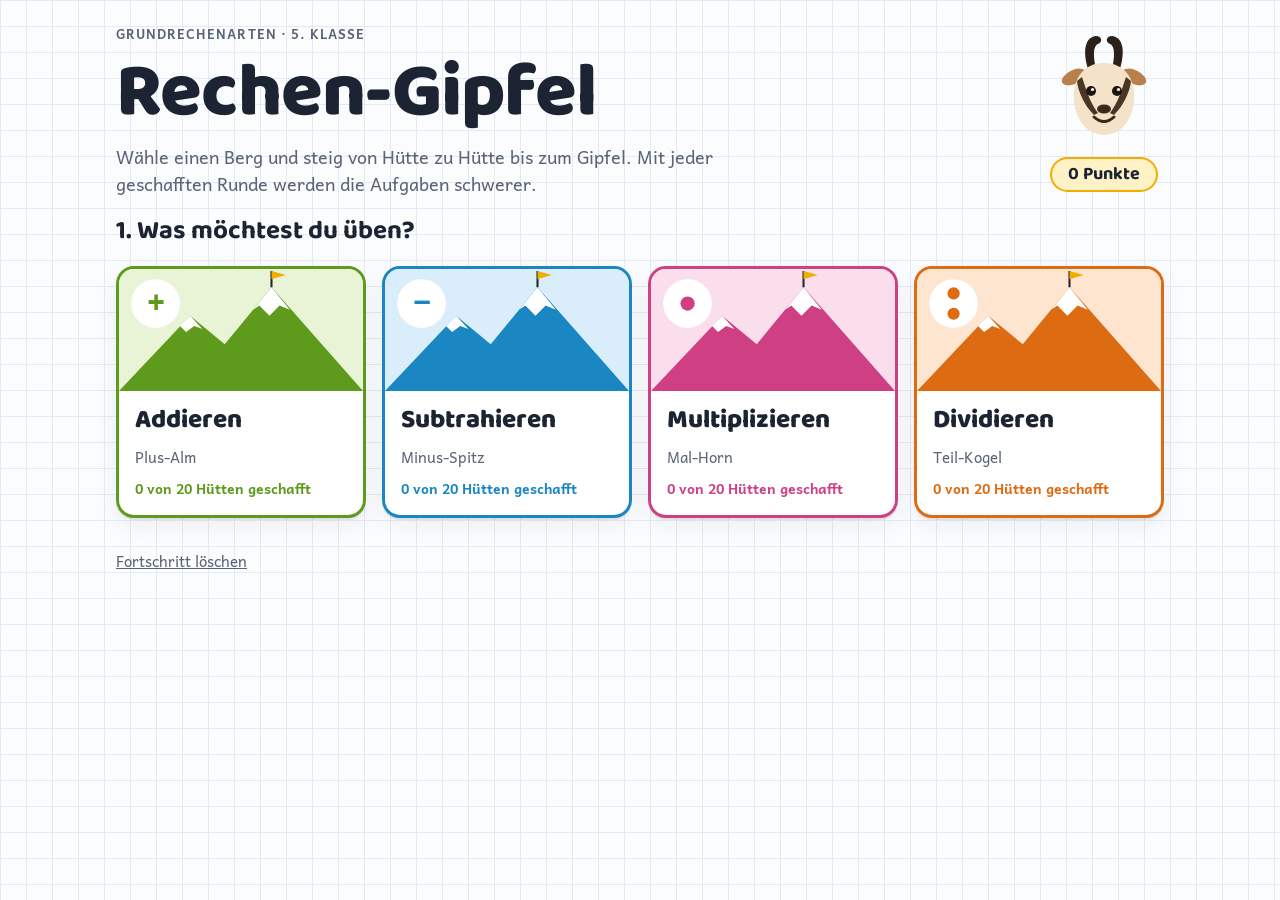
==== index.html @ dc91d682 "Lernwelt Rechen-Gipfel: Grundrechenarten Klasse 5 Halbschriftlich und schriftlich addieren, subtrahi" ====
<!doctype html>
<html lang="de">
<head>
<meta charset="utf-8">
<meta name="viewport" content="width=device-width, initial-scale=1, viewport-fit=cover">
<title>Rechen-Gipfel</title>
<meta name="description" content="Digitale Lernwelt Grundrechenarten für die 5. Klasse der Mittelschule in Bayern: halbschriftlich und schriftlich addieren, subtrahieren, multiplizieren und dividieren.">
<link rel="preconnect" href="https://fonts.googleapis.com">
<link rel="preconnect" href="https://fonts.gstatic.com" crossorigin>
<link rel="stylesheet" href="https://fonts.googleapis.com/css2?family=Andika:wght@400;700&family=Baloo+2:wght@600;700;800&display=swap">
<link rel="stylesheet" href="css/style.css">
</head>
<body>
<div class="app">

  <!-- Startseite: Rechenart wählen -->
  <section id="screen-home" class="screen" aria-labelledby="home-title">
    <header class="hero">
      <div class="hero-text">
        <p class="eyebrow">Grundrechenarten · 5. Klasse</p>
        <h1 id="home-title">Rechen-Gipfel</h1>
        <p class="lead">Wähle einen Berg und steig von Hütte zu Hütte bis zum Gipfel. Mit jeder geschafften Runde werden die Aufgaben schwerer.</p>
      </div>
      <div class="hero-side">
        <div class="mascot" id="home-mascot" aria-hidden="true"></div>
        <div class="score-pill" id="home-points" aria-live="polite">0 Punkte</div>
      </div>
    </header>
    <h2 class="pick-title">1. Was möchtest du üben?</h2>
    <div class="op-grid" id="op-grid"></div>
    <footer class="home-foot">
      <button type="button" class="link-btn" id="reset-btn">Fortschritt löschen</button>
      <div id="reset-confirm" class="reset-confirm" hidden>
        <span>Wirklich alle Hütten und Punkte löschen?</span>
        <button type="button" class="btn small danger" id="reset-yes">Ja, löschen</button>
        <button type="button" class="btn small ghost" id="reset-no">Abbrechen</button>
      </div>
    </footer>
  </section>

  <!-- Verfahren wählen -->
  <section id="screen-mode" class="screen" hidden aria-labelledby="mode-title">
    <nav class="crumbs"><button type="button" class="back-btn" data-go="home">← Zurück</button><span id="mode-crumb"></span></nav>
    <h2 class="pick-title" id="mode-title">2. Wie möchtest du rechnen?</h2>
    <div class="choice-grid" id="mode-grid"></div>
  </section>

  <!-- Stufe wählen -->
  <section id="screen-stufe" class="screen" hidden aria-labelledby="stufe-title">
    <nav class="crumbs"><button type="button" class="back-btn" data-go="mode">← Zurück</button><span id="stufe-crumb"></span></nav>
    <h2 class="pick-title" id="stufe-title">3. Welche Stufe?</h2>
    <div class="choice-grid" id="stufe-grid"></div>
  </section>

  <!-- Üben -->
  <section id="screen-play" class="screen" hidden aria-labelledby="play-title">
    <div class="play-bar">
      <button type="button" class="back-btn" id="play-back">← Stufen</button>
      <div class="play-info">
        <span class="badge" id="play-path"></span>
        <span class="badge soft" id="play-level"></span>
      </div>
      <div class="play-score" id="play-points" aria-live="polite"></div>
    </div>
    <div class="dots" id="play-dots" aria-label="Fortschritt in dieser Runde"></div>

    <div class="play-main">
      <div class="task-card">
        <p class="task-kicker" id="play-kicker"></p>
        <h2 class="task-title" id="play-title"></h2>
        <div id="sach-box" class="sach" hidden></div>
        <div id="work" class="work"></div>
        <div id="answer-box" class="answer-box" hidden></div>
      </div>

      <aside class="side">
        <div class="coach">
          <div class="mascot small" id="play-mascot" aria-hidden="true"></div>
          <div class="bubble" id="bubble" aria-live="polite"></div>
        </div>
        <div class="pad" id="pad" aria-label="Zahlenfeld"></div>
        <div class="actions">
          <button type="button" class="btn ghost" id="hint-btn">Tipp</button>
          <button type="button" class="btn primary" id="check-btn">Prüfen</button>
        </div>
      </aside>
    </div>
  </section>

  <!-- Rundenende -->
  <section id="screen-done" class="screen" hidden aria-labelledby="done-title">
    <div class="done-card">
      <div class="mascot big" id="done-mascot" aria-hidden="true"></div>
      <h2 id="done-title"></h2>
      <div class="done-stars" id="done-stars"></div>
      <p id="done-text" class="lead"></p>
      <div class="done-trail" id="done-trail"></div>
      <div class="done-actions">
        <button type="button" class="btn primary" id="again-btn">Nächste Runde</button>
        <button type="button" class="btn ghost" id="to-stufe-btn">Andere Stufe</button>
        <button type="button" class="btn ghost" id="to-home-btn">Andere Rechenart</button>
      </div>
    </div>
  </section>

</div>
<canvas id="confetti" aria-hidden="true"></canvas>
<noscript><p class="noscript">Bitte JavaScript einschalten, damit die Lernwelt funktioniert.</p></noscript>
<script src="js/util.js"></script>
<script src="js/generators.js"></script>
<script src="js/specs.js"></script>
<script src="js/widgets.js"></script>
<script src="js/app.js"></script>
</body>
</html>
---- css/style.css ----
/* Rechen-Gipfel
   Layout: eine Spalte auf Karopapier; beim Üben links die Aufgabe, rechts Gamsi, Zahlenfeld und Knöpfe.
   Farben der vier Berge wie auf den Merkplakaten: Plus grün, Minus blau, Mal pink, Geteilt orange. */
:root {
  --paper: #fbfcfe;
  --grid: #e3eaf3;
  --card: #ffffff;
  --fg: #1c2433;
  --muted: #5a6476;
  --line: #c7d1de;
  --ink: #1d4fa8;            /* Füller-Blau für eigene Eingaben */
  --red: #c42a40;            /* Korrekturrot */
  --red-soft: #fde4e8;
  --ok: #24794f;
  --ok-soft: #dcf2e5;
  --sun: #f2ad00;
  --sun-soft: #fff2c7;
  --snow: #ffffff;
  --add: #5e9a1c;  --add-soft: #e9f4d6;
  --sub: #1a86c2;  --sub-soft: #d9eefa;
  --mul: #cf3f84;  --mul-soft: #fbdeec;
  --div: #dd6b12;  --div-soft: #fde5d0;
  --accent: var(--add);
  --accent-soft: var(--add-soft);
  --shadow: 0 2px 0 rgba(28, 36, 51, .08), 0 8px 24px rgba(28, 36, 51, .06);
  --font-display: 'Baloo 2', 'Andika', 'Trebuchet MS', system-ui, sans-serif;
  --font-body: 'Andika', 'Segoe UI', system-ui, sans-serif;
  --cell: clamp(36px, 9vw, 54px);
  --radius: 18px;
}
@media (prefers-color-scheme: dark) {
  :root:not([data-theme="light"]) {
    --paper: #131a27; --grid: #1c2638; --card: #1a2333; --fg: #e9edf4; --muted: #a4aec0; --line: #34425a;
    --ink: #8fb4ff; --red: #ff7d8f; --red-soft: #43202a; --ok: #59d08f; --ok-soft: #173a29; --sun: #ffc93d; --sun-soft: #3f3313; --snow: #dce5f2;
    --add: #8ccf45; --add-soft: #253517; --sub: #4fb6ee; --sub-soft: #15304a; --mul: #f070ad; --mul-soft: #3d1a2c; --div: #ff9a4d; --div-soft: #3f2614;
    --shadow: 0 2px 0 rgba(0, 0, 0, .3), 0 8px 24px rgba(0, 0, 0, .25);
    color-scheme: dark;
  }
}
:root[data-theme="dark"] {
  --paper: #131a27; --grid: #1c2638; --card: #1a2333; --fg: #e9edf4; --muted: #a4aec0; --line: #34425a;
  --ink: #8fb4ff; --red: #ff7d8f; --red-soft: #43202a; --ok: #59d08f; --ok-soft: #173a29; --sun: #ffc93d; --sun-soft: #3f3313; --snow: #dce5f2;
  --add: #8ccf45; --add-soft: #253517; --sub: #4fb6ee; --sub-soft: #15304a; --mul: #f070ad; --mul-soft: #3d1a2c; --div: #ff9a4d; --div-soft: #3f2614;
  --shadow: 0 2px 0 rgba(0, 0, 0, .3), 0 8px 24px rgba(0, 0, 0, .25);
  color-scheme: dark;
}
[data-op="add"] { --accent: var(--add); --accent-soft: var(--add-soft); }
[data-op="sub"] { --accent: var(--sub); --accent-soft: var(--sub-soft); }
[data-op="mul"] { --accent: var(--mul); --accent-soft: var(--mul-soft); }
[data-op="div"] { --accent: var(--div); --accent-soft: var(--div-soft); }

* { box-sizing: border-box; }
html, body { margin: 0; }
body {
  font-family: var(--font-body);
  font-size: 17px;
  line-height: 1.5;
  color: var(--fg);
  background-color: var(--paper);
  background-image:
    linear-gradient(var(--grid) 1px, transparent 1px),
    linear-gradient(90deg, var(--grid) 1px, transparent 1px);
  background-size: 26px 26px;
  min-height: 100vh;
}
[hidden] { display: none !important; }
button { font: inherit; color: inherit; }
:focus-visible { outline: 3px solid var(--sun); outline-offset: 2px; }

.app {
  max-width: 1080px;
  margin: 0 auto;
  padding-block: 24px 48px;
  padding-left: max(16px, env(safe-area-inset-left, 0px));
  padding-right: max(16px, env(safe-area-inset-right, 0px));
}
.screen { display: flex; flex-direction: column; gap: 20px; animation: rise .35s ease both; }
@keyframes rise { from { transform: translateY(8px); opacity: .4; } to { transform: none; opacity: 1; } }

h1, h2, h3 { font-family: var(--font-display); line-height: 1.1; margin: 0; text-wrap: balance; }
h1 { font-size: clamp(44px, 8vw, 76px); font-weight: 800; letter-spacing: -.01em; }
.eyebrow { margin: 0; font-weight: 700; color: var(--muted); text-transform: uppercase; letter-spacing: .08em; font-size: 13px; }
.lead { margin: 0; font-size: 18px; color: var(--muted); max-width: 58ch; }
.pick-title { font-size: 26px; font-weight: 700; }

/* ---------- Start ---------- */
.hero { display: flex; gap: 24px; align-items: center; justify-content: space-between; flex-wrap: wrap; }
.hero-text { display: flex; flex-direction: column; gap: 8px; min-width: 0; flex: 1 1 380px; }
.hero-side { display: flex; flex-direction: column; align-items: center; gap: 8px; }
.score-pill { font-family: var(--font-display); font-weight: 700; font-size: 18px; background: var(--sun-soft); color: var(--fg); border: 2px solid var(--sun); border-radius: 999px; padding: 2px 16px; font-variant-numeric: tabular-nums; }

.op-grid { display: grid; grid-template-columns: repeat(4, minmax(0, 1fr)); gap: 16px; }
@media (max-width: 860px) { .op-grid { grid-template-columns: repeat(2, minmax(0, 1fr)); } }
@media (max-width: 420px) { .op-grid { grid-template-columns: minmax(0, 1fr); } }
.op-card {
  display: flex; flex-direction: column; gap: 6px; text-align: left;
  background: var(--card); border: 3px solid var(--accent); border-radius: var(--radius);
  padding: 0 0 16px; cursor: pointer; overflow: hidden; box-shadow: var(--shadow);
  transition: transform .15s ease;
}
.op-card:hover { transform: translateY(-3px); }
.op-card svg { display: block; width: 100%; height: auto; max-height: 130px; background: var(--accent-soft); }
@media (max-width: 420px) { .op-card svg { height: 110px; } }
.op-card .op-name { font-family: var(--font-display); font-weight: 800; font-size: 26px; padding: 4px 16px 0; color: var(--fg); }
.op-card .op-sub { padding: 0 16px; color: var(--muted); font-size: 15px; }
.op-card .op-progress { padding: 4px 16px 0; font-size: 14px; font-weight: 700; color: var(--accent); }

.home-foot { display: flex; gap: 12px; align-items: center; flex-wrap: wrap; padding-top: 8px; }
.link-btn { background: none; border: 0; padding: 4px 0; color: var(--muted); text-decoration: underline; cursor: pointer; font-size: 15px; }
.reset-confirm { display: flex; gap: 8px; align-items: center; flex-wrap: wrap; font-size: 15px; }

/* ---------- Auswahl Verfahren / Stufe ---------- */
.crumbs { display: flex; gap: 12px; align-items: center; flex-wrap: wrap; color: var(--muted); font-weight: 700; }
.back-btn { background: var(--card); border: 2px solid var(--line); border-radius: 999px; padding: 6px 14px; cursor: pointer; font-weight: 700; }
.back-btn:hover { border-color: var(--accent); }
.choice-grid { display: grid; grid-template-columns: repeat(2, minmax(0, 1fr)); gap: 18px; }
@media (max-width: 680px) { .choice-grid { grid-template-columns: minmax(0, 1fr); } }
.choice {
  display: flex; flex-direction: column; gap: 10px; text-align: left; cursor: pointer;
  background: var(--card); border: 3px solid var(--accent); border-radius: var(--radius);
  padding: 20px; box-shadow: var(--shadow); min-width: 0; transition: transform .15s ease;
}
.choice:hover { transform: translateY(-3px); }
.choice h3 { font-size: 30px; font-weight: 800; }
.choice p { margin: 0; color: var(--muted); }
.choice .example { background: var(--accent-soft); border-radius: 12px; padding: 10px 14px; font-size: 18px; font-variant-numeric: tabular-nums; overflow-x: auto; }
.choice .example pre { margin: 0; font-family: var(--font-body); font-size: 18px; line-height: 1.3; }
.trail { display: flex; gap: 6px; align-items: flex-end; flex-wrap: wrap; }
.hut { display: flex; flex-direction: column; align-items: center; gap: 2px; font-size: 12px; font-weight: 700; color: var(--muted); }
.hut svg { width: 40px; height: 34px; }
.trail-note { font-size: 14px; font-weight: 700; color: var(--accent); }

/* ---------- Üben ---------- */
.play-bar { display: flex; gap: 12px; align-items: center; justify-content: space-between; flex-wrap: wrap; }
.play-info { display: flex; gap: 8px; flex-wrap: wrap; }
.badge { display: inline-block; background: var(--accent); color: var(--card); font-weight: 700; border-radius: 999px; padding: 3px 14px; font-size: 15px; }
.badge.soft { background: var(--accent-soft); color: var(--fg); }
.play-score { font-family: var(--font-display); font-weight: 700; font-size: 20px; font-variant-numeric: tabular-nums; }
.dots { display: flex; gap: 8px; }
.dot { width: 34px; height: 10px; border-radius: 6px; background: var(--line); }
.dot.now { background: var(--sun); }
.dot.ok { background: var(--ok); }
.dot.meh { background: var(--accent); opacity: .55; }
.dot.bonus { outline: 2px dashed var(--sun); outline-offset: 2px; }

.play-main { display: grid; grid-template-columns: minmax(0, 1fr) 320px; gap: 20px; align-items: start; }
@media (max-width: 860px) { .play-main { grid-template-columns: minmax(0, 1fr); } }
.task-card { background: var(--card); border: 3px solid var(--accent); border-radius: var(--radius); padding: 20px; display: flex; flex-direction: column; gap: 16px; box-shadow: var(--shadow); min-width: 0; }
.task-kicker { margin: 0; font-weight: 700; color: var(--accent); text-transform: uppercase; letter-spacing: .06em; font-size: 13px; }
.task-title { font-size: clamp(28px, 5vw, 40px); font-weight: 800; font-variant-numeric: tabular-nums; }
.work { overflow-x: auto; padding: 4px 2px 8px; }

.sach { background: var(--accent-soft); border-radius: 14px; padding: 14px 16px; display: flex; flex-direction: column; gap: 12px; }
.sach p { margin: 0; font-size: 18px; max-width: 62ch; }
.sach .q { font-weight: 700; }
.opt-row { display: flex; gap: 10px; flex-wrap: wrap; }
.opt { background: var(--card); border: 2px solid var(--line); border-radius: 12px; padding: 8px 16px; font-size: 20px; font-weight: 700; cursor: pointer; font-variant-numeric: tabular-nums; }
.opt:hover { border-color: var(--accent); }
.opt.wrong { border-color: var(--red); background: var(--red-soft); animation: shake .3s; }
.opt.right { border-color: var(--ok); background: var(--ok-soft); }
@keyframes shake { 25% { transform: translateX(-4px); } 75% { transform: translateX(4px); } }
.answer-box { background: var(--ok-soft); border: 2px solid var(--ok); border-radius: 14px; padding: 12px 16px; font-size: 18px; }
.answer-box b { font-family: var(--font-display); }

/* Rechenkästchen */
.grid { display: grid; grid-template-columns: repeat(var(--cols), var(--cell)); width: max-content; }
.cell {
  width: var(--cell); height: var(--cell);
  display: flex; align-items: center; justify-content: center;
  border-right: 1px solid var(--line); border-bottom: 1px solid var(--line);
  font-size: calc(var(--cell) * .58); font-weight: 700; line-height: 1;
  background: transparent; padding: 0; font-variant-numeric: tabular-nums;
}
.cell.first { border-left: 1px solid var(--line); }
.cell.top { border-top: 1px solid var(--line); }
.cell.rule { border-top: 4px solid var(--fg); }
.cell.sign { color: var(--fg); }
.cell.small { font-size: calc(var(--cell) * .36); color: var(--muted); }
.cell.in { background: var(--card); color: var(--ink); cursor: pointer; border-radius: 0; border-left: 0; border-top-style: solid; }
.cell.in:hover { background: var(--sun-soft); }
.cell.sel { box-shadow: inset 0 0 0 3px var(--sun); background: var(--sun-soft); }
.cell.ok { background: var(--ok-soft); }
.cell.bad { background: var(--red-soft); }
.cell.shown { color: var(--red); }
.cell.mark { color: var(--ink); }
.cell.hl { background: var(--sun-soft); }
.cell.ul { border-bottom: 3px solid var(--fg); }
.cell.down { color: var(--accent); }
.grid-legend { font-size: 14px; color: var(--muted); margin: 8px 0 0; }

/* Rechnen in Schritten */
.steps { display: flex; flex-direction: column; gap: 10px; }
.hs-row { display: flex; flex-wrap: wrap; align-items: center; gap: 8px; font-size: clamp(22px, 4vw, 28px); font-weight: 700; font-variant-numeric: tabular-nums; }
.hs-row.final { border-top: 3px solid var(--fg); padding-top: 10px; margin-top: 4px; }
.slot {
  min-width: calc(var(--w) * 0.75em + 0.8em); height: 1.7em; padding: 0 .3em;
  border: 2px dashed var(--line); border-radius: 10px; background: var(--card); color: var(--ink);
  font-weight: 700; font-size: inherit; cursor: pointer; text-align: right; font-variant-numeric: tabular-nums;
}
.slot.given { border-style: solid; border-color: transparent; background: var(--accent-soft); color: var(--fg); cursor: default; }
.slot.sel { border-style: solid; border-color: var(--sun); background: var(--sun-soft); }
.slot.ok { border-style: solid; border-color: var(--ok); background: var(--ok-soft); }
.slot.bad { border-style: solid; border-color: var(--red); background: var(--red-soft); }
.slot.shown { color: var(--red); }
.ref { color: var(--muted); min-width: 1.5em; text-align: right; }

/* Division Schritt für Schritt */
.div-prompt { display: flex; flex-wrap: wrap; gap: 10px; align-items: center; background: var(--sun-soft); border-radius: 14px; padding: 10px 14px; font-size: 20px; font-weight: 700; }
.div-prompt .slot { min-width: 3.2em; }
.div-done { background: var(--ok-soft); }

/* Seitenleiste */
.side { display: flex; flex-direction: column; gap: 14px; }
.coach { display: flex; gap: 10px; align-items: flex-start; }
.bubble {
  position: relative; flex: 1; min-width: 0; background: var(--card); border: 2px solid var(--line);
  border-radius: 16px; padding: 10px 14px; font-size: 16px; min-height: 64px;
}
.bubble.good { border-color: var(--ok); background: var(--ok-soft); }
.bubble.oops { border-color: var(--red); background: var(--red-soft); }
.bubble.tip { border-color: var(--sun); background: var(--sun-soft); }
.bubble ol { margin: 6px 0 0; padding-left: 20px; }
.bubble li { margin: 2px 0; font-size: 15px; }

.pad { display: grid; grid-template-columns: repeat(4, minmax(0, 1fr)); gap: 8px; }
.key {
  height: 56px; border-radius: 14px; border: 2px solid var(--line); background: var(--card);
  font-family: var(--font-display); font-size: 26px; font-weight: 700; cursor: pointer; touch-action: manipulation;
}
.key:hover { border-color: var(--accent); }
.key:active { transform: translateY(1px); background: var(--accent-soft); }
.key.wide { grid-column: span 2; }
.key.fn { font-size: 18px; color: var(--muted); }
.actions { display: grid; grid-template-columns: 1fr 2fr; gap: 10px; }
.btn {
  border-radius: 14px; border: 2px solid transparent; padding: 12px 18px; cursor: pointer;
  font-family: var(--font-display); font-weight: 700; font-size: 20px;
}
.btn.primary { background: var(--accent); color: var(--card); }
.btn.primary:hover { filter: brightness(1.05); }
.btn.ghost { background: var(--card); border-color: var(--line); }
.btn.ghost:hover { border-color: var(--accent); }
.btn.small { font-size: 15px; padding: 6px 12px; border-radius: 10px; }
.btn.danger { background: var(--red); color: var(--card); }
.btn:disabled { opacity: .45; cursor: not-allowed; }

/* Maskottchen */
.mascot { width: 120px; height: 120px; }
.mascot.small { width: 64px; height: 64px; flex-shrink: 0; }
.mascot.big { width: 150px; height: 150px; }
.mascot svg { width: 100%; height: 100%; }
.mascot.hop svg { animation: hop .5s ease; }
@keyframes hop { 40% { transform: translateY(-10px) rotate(-4deg); } }

/* Rundenende */
.done-card { background: var(--card); border: 3px solid var(--accent); border-radius: var(--radius); padding: 28px 20px; display: flex; flex-direction: column; align-items: center; gap: 14px; text-align: center; box-shadow: var(--shadow); }
.done-card h2 { font-size: clamp(30px, 6vw, 46px); font-weight: 800; }
.done-stars { display: flex; gap: 8px; }
.done-stars svg { width: 56px; height: 56px; }
.done-actions { display: flex; gap: 10px; flex-wrap: wrap; justify-content: center; }

#confetti { position: fixed; inset: 0; width: 100%; height: 100%; pointer-events: none; z-index: 20; }
.noscript { padding: 20px; }

@media (prefers-reduced-motion: reduce) {
  *, *::before, *::after { animation: none !important; transition: none !important; }
}
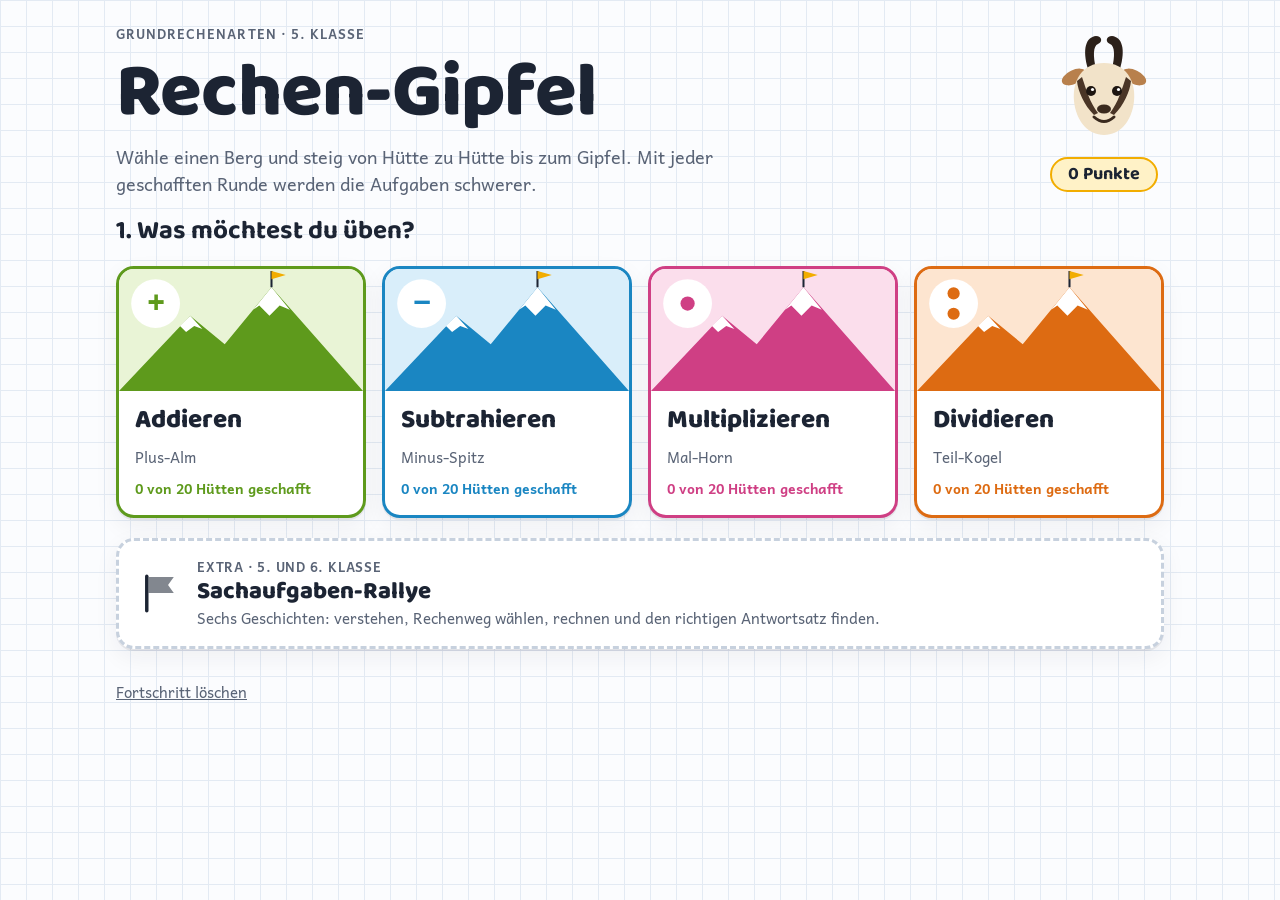
==== commit 38ef3104: "Sachaufgaben-Rallye als Extra in der Lernwelt Sechs Sachaufgaben mit denselben Geschichten für die 5" ====
--- a/index.html
+++ b/index.html
@@ -28,6 +28,11 @@
     </header>
     <h2 class="pick-title">1. Was möchtest du üben?</h2>
     <div class="op-grid" id="op-grid"></div>
+    <a class="extra-card" href="sachaufgaben-rallye.html">
+      <svg class="extra-flag" viewBox="0 0 40 40" aria-hidden="true"><rect x="7" y="4" width="3" height="33" rx="1.5" fill="currentColor"/><path d="M10 6h22l-5 7 5 7H10z" fill="currentColor" opacity=".55"/></svg>
+      <span class="extra-text"><span class="extra-kicker">Extra · 5. und 6. Klasse</span><span class="extra-name">Sachaufgaben-Rallye</span>
+      <span class="extra-sub">Sechs Geschichten: verstehen, Rechenweg wählen, rechnen und den richtigen Antwortsatz finden.</span></span>
+    </a>
     <footer class="home-foot">
       <button type="button" class="link-btn" id="reset-btn">Fortschritt löschen</button>
       <div id="reset-confirm" class="reset-confirm" hidden>
--- a/css/style.css
+++ b/css/style.css
@@ -265,3 +265,15 @@
 @media (prefers-reduced-motion: reduce) {
   *, *::before, *::after { animation: none !important; transition: none !important; }
 }
+
+/* Extra: Sachaufgaben-Rallye */
+.extra-card { display: flex; gap: 14px; align-items: center; background: var(--card); color: var(--fg); text-decoration: none;
+  border: 3px dashed var(--line); border-radius: var(--radius); padding: 16px 18px; box-shadow: var(--shadow); transition: transform .15s ease, border-color .15s ease; }
+.extra-card:hover { transform: translateY(-3px); border-color: var(--muted); }
+.extra-card:focus-visible { outline: 3px solid var(--fg); outline-offset: 3px; }
+.extra-flag { width: 46px; height: 46px; flex: none; color: var(--fg); }
+.extra-text { display: flex; flex-direction: column; gap: 2px; min-width: 0; }
+.extra-kicker { font-size: 13px; font-weight: 700; letter-spacing: .06em; text-transform: uppercase; color: var(--muted); }
+.extra-name { font-family: var(--font-display); font-weight: 800; font-size: 24px; line-height: 1.1; }
+.extra-sub { color: var(--muted); font-size: 15px; }
+@media (prefers-reduced-motion: reduce) { .extra-card { transition: none; } }
